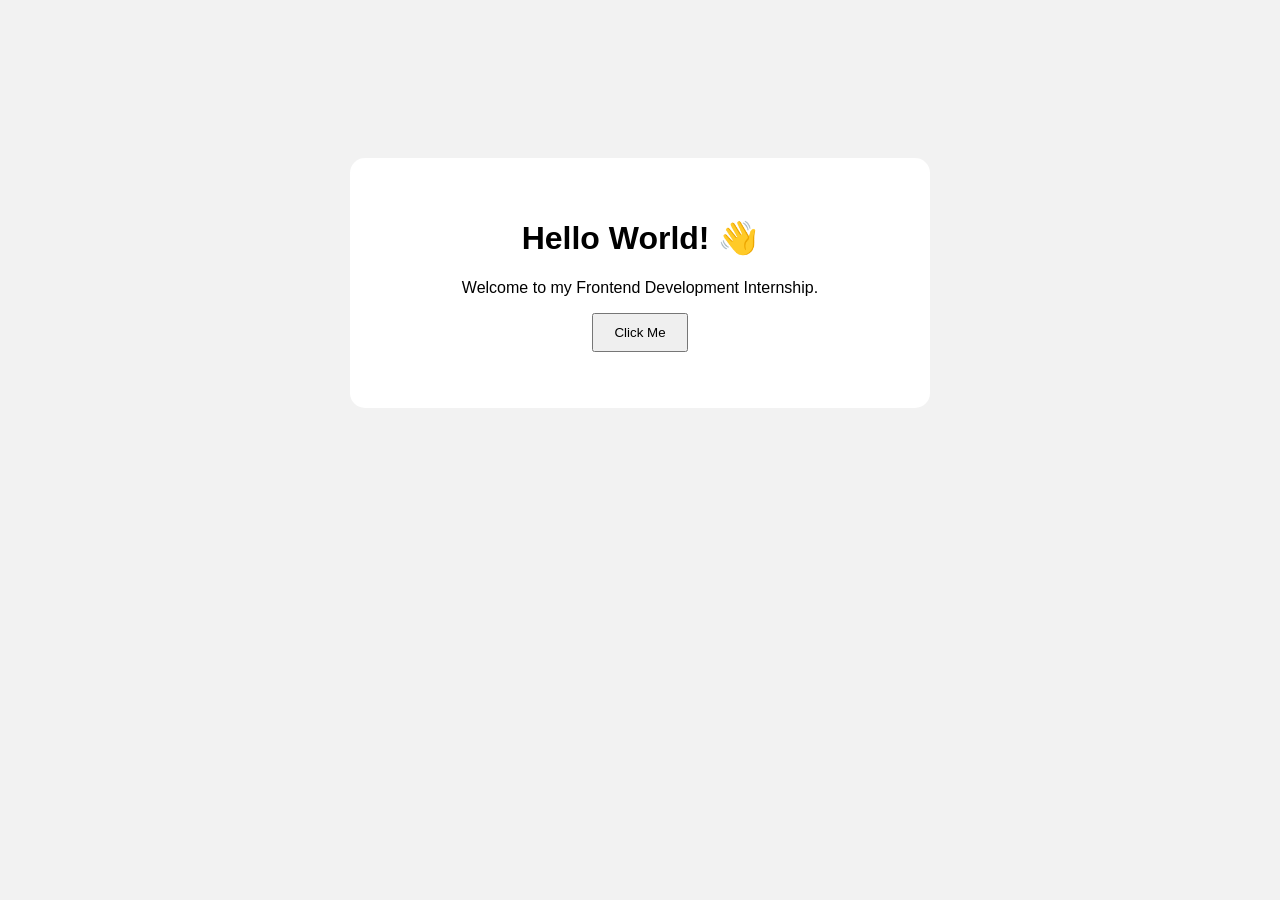
==== index.html @ bd7973ae "Add files via upload" ====
<!DOCTYPE html>
<html>
<head>
    <title>Hello World Project</title>
    <link rel="stylesheet" href="style.css">
</head>
<body>

    <div class="container">
        <h1>Hello World! 👋</h1>
        <p>Welcome to my Frontend Development Internship.</p>
        <button onclick="showMessage()">Click Me</button>
        <p id="message"></p>
    </div>

    <script src="script.js"></script>
</body>
</html>
---- style.css ----
body {
    font-family: Arial, sans-serif;
    background: #f2f2f2;
    text-align: center;
    padding-top: 150px;
}

.container {
    background: white;
    width: 500px;
    margin: auto;
    padding: 40px;
    border-radius: 15px;
}

button {
    padding: 10px 20px;
    cursor: pointer;
}
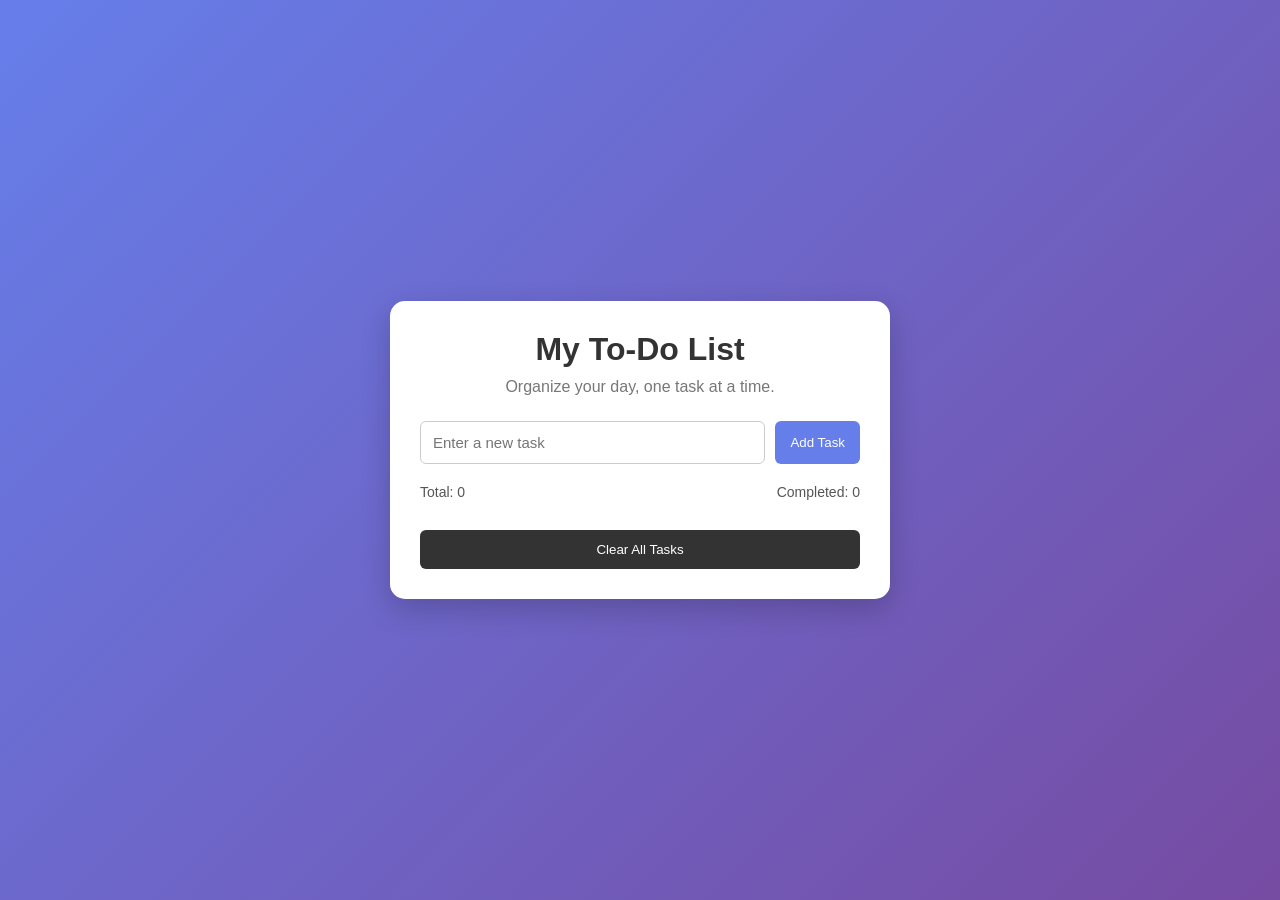
==== commit 98e07042: "Add Practical Implementation Project" ====
--- a/index.html
+++ b/index.html
@@ -1,18 +1,33 @@
+
 <!DOCTYPE html>
-<html>
+<html lang="en">
 <head>
-    <title>Hello World Project</title>
+    <meta charset="UTF-8">
+    <meta name="viewport" content="width=device-width, initial-scale=1.0">
+    <title>My To-Do List</title>
     <link rel="stylesheet" href="style.css">
 </head>
 <body>
 
     <div class="container">
-        <h1>Hello World! 👋</h1>
-        <p>Welcome to my Frontend Development Internship.</p>
-        <button onclick="showMessage()">Click Me</button>
-        <p id="message"></p>
+        <h1>My To-Do List</h1>
+        <p>Organize your day, one task at a time.</p>
+
+        <div class="task-input">
+            <input type="text" id="taskInput" placeholder="Enter a new task">
+            <button id="addBtn">Add Task</button>
+        </div>
+
+        <div class="task-summary">
+            <span id="totalTasks">Total: 0</span>
+            <span id="completedTasks">Completed: 0</span>
+        </div>
+
+        <ul id="taskList"></ul>
+
+        <button id="clearBtn" class="clear-btn">Clear All Tasks</button>
     </div>
 
     <script src="script.js"></script>
 </body>
-</html>+</html>
--- a/style.css
+++ b/style.css
@@ -1,20 +1,121 @@
+
+* {
+    margin: 0;
+    padding: 0;
+    box-sizing: border-box;
+}
 
 body {
     font-family: Arial, sans-serif;
-    background: #f2f2f2;
-    text-align: center;
-    padding-top: 150px;
+    background: linear-gradient(135deg, #667eea, #764ba2);
+    min-height: 100vh;
+    display: flex;
+    justify-content: center;
+    align-items: center;
+    padding: 20px;
 }
 
 .container {
     background: white;
-    width: 500px;
-    margin: auto;
-    padding: 40px;
+    width: 100%;
+    max-width: 500px;
+    padding: 30px;
     border-radius: 15px;
+    box-shadow: 0 10px 30px rgba(0, 0, 0, 0.2);
+}
+
+h1 {
+    text-align: center;
+    color: #333;
+    margin-bottom: 10px;
+}
+
+p {
+    text-align: center;
+    color: #777;
+    margin-bottom: 25px;
+}
+
+.task-input {
+    display: flex;
+    gap: 10px;
+}
+
+input {
+    flex: 1;
+    min-width: 0;
+    padding: 12px;
+    border: 1px solid #ccc;
+    border-radius: 6px;
+    font-size: 15px;
 }
 
 button {
-    padding: 10px 20px;
+    padding: 12px 15px;
+    background: #667eea;
+    color: white;
+    border: none;
+    border-radius: 6px;
     cursor: pointer;
-}+}
+
+button:hover {
+    opacity: 0.85;
+}
+
+.task-summary {
+    display: flex;
+    justify-content: space-between;
+    margin: 20px 0;
+    color: #555;
+    font-size: 14px;
+}
+
+#taskList {
+    list-style: none;
+}
+
+#taskList li {
+    display: flex;
+    align-items: center;
+    gap: 10px;
+    padding: 12px;
+    margin-bottom: 10px;
+    background: #f4f5f9;
+    border-radius: 6px;
+    overflow-wrap: anywhere;
+}
+
+#taskList li span {
+    flex: 1;
+}
+
+#taskList li.completed span {
+    text-decoration: line-through;
+    color: #888;
+}
+
+.delete-btn {
+    background: #e74c3c;
+    padding: 8px 10px;
+}
+
+.clear-btn {
+    width: 100%;
+    margin-top: 10px;
+    background: #333;
+}
+
+@media (max-width: 400px) {
+    .container {
+        padding: 20px;
+    }
+
+    .task-input {
+        flex-wrap: wrap;
+    }
+
+    .task-input input {
+        flex-basis: 100%;
+    }
+}
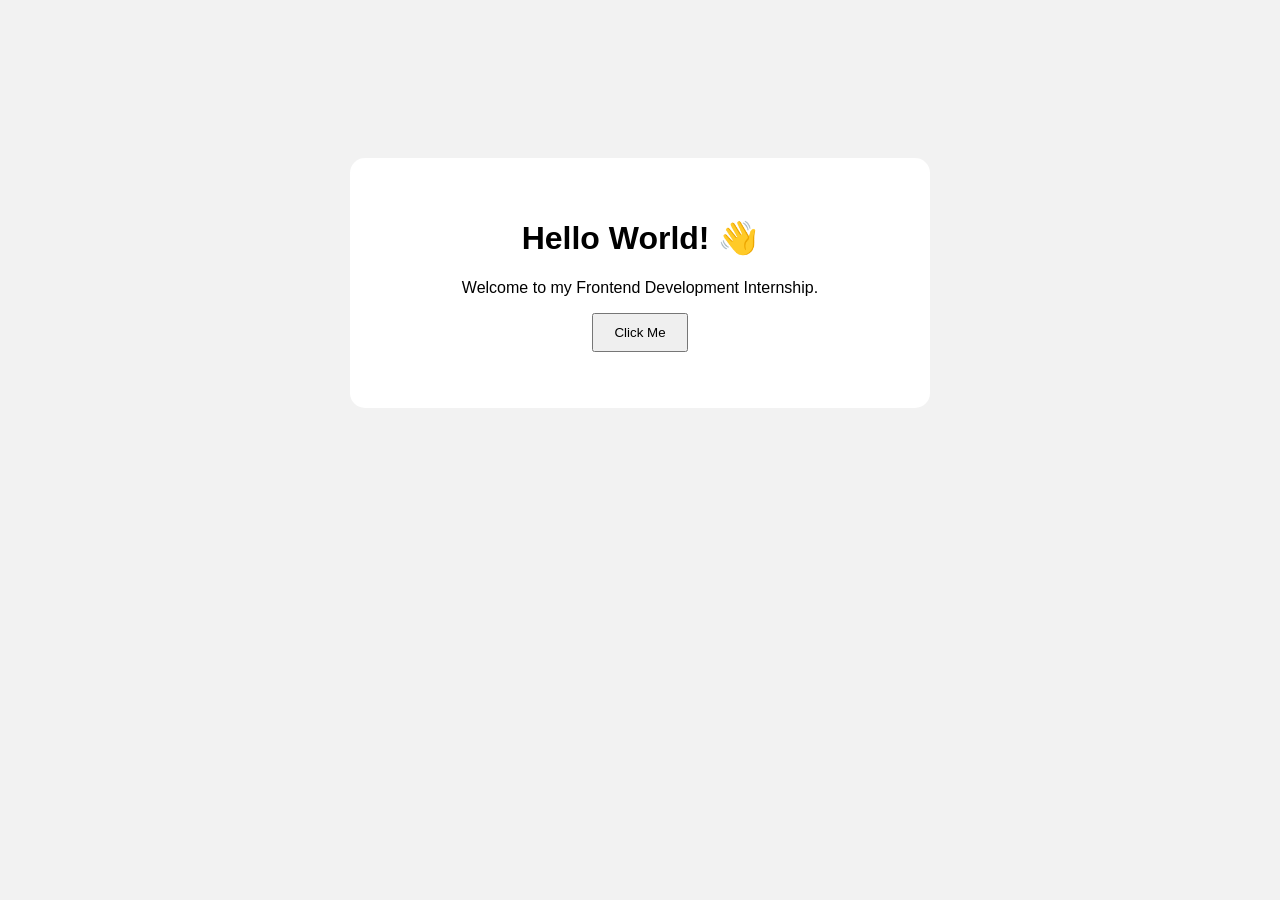
==== commit a5471e3d: "Add Practical Implementation Project" ====
--- a/index.html
+++ b/index.html
@@ -1,33 +1,18 @@
-
 <!DOCTYPE html>
-<html lang="en">
+<html>
 <head>
-    <meta charset="UTF-8">
-    <meta name="viewport" content="width=device-width, initial-scale=1.0">
-    <title>My To-Do List</title>
+    <title>Hello World Project</title>
     <link rel="stylesheet" href="style.css">
 </head>
 <body>
 
     <div class="container">
-        <h1>My To-Do List</h1>
-        <p>Organize your day, one task at a time.</p>
-
-        <div class="task-input">
-            <input type="text" id="taskInput" placeholder="Enter a new task">
-            <button id="addBtn">Add Task</button>
-        </div>
-
-        <div class="task-summary">
-            <span id="totalTasks">Total: 0</span>
-            <span id="completedTasks">Completed: 0</span>
-        </div>
-
-        <ul id="taskList"></ul>
-
-        <button id="clearBtn" class="clear-btn">Clear All Tasks</button>
+        <h1>Hello World! 👋</h1>
+        <p>Welcome to my Frontend Development Internship.</p>
+        <button onclick="showMessage()">Click Me</button>
+        <p id="message"></p>
     </div>
 
     <script src="script.js"></script>
 </body>
-</html>
+</html>
--- a/style.css
+++ b/style.css
@@ -1,121 +1,20 @@
-
-* {
-    margin: 0;
-    padding: 0;
-    box-sizing: border-box;
-}
 
 body {
     font-family: Arial, sans-serif;
-    background: linear-gradient(135deg, #667eea, #764ba2);
-    min-height: 100vh;
-    display: flex;
-    justify-content: center;
-    align-items: center;
-    padding: 20px;
+    background: #f2f2f2;
+    text-align: center;
+    padding-top: 150px;
 }
 
 .container {
     background: white;
-    width: 100%;
-    max-width: 500px;
-    padding: 30px;
+    width: 500px;
+    margin: auto;
+    padding: 40px;
     border-radius: 15px;
-    box-shadow: 0 10px 30px rgba(0, 0, 0, 0.2);
-}
-
-h1 {
-    text-align: center;
-    color: #333;
-    margin-bottom: 10px;
-}
-
-p {
-    text-align: center;
-    color: #777;
-    margin-bottom: 25px;
-}
-
-.task-input {
-    display: flex;
-    gap: 10px;
-}
-
-input {
-    flex: 1;
-    min-width: 0;
-    padding: 12px;
-    border: 1px solid #ccc;
-    border-radius: 6px;
-    font-size: 15px;
 }
 
 button {
-    padding: 12px 15px;
-    background: #667eea;
-    color: white;
-    border: none;
-    border-radius: 6px;
+    padding: 10px 20px;
     cursor: pointer;
-}
-
-button:hover {
-    opacity: 0.85;
-}
-
-.task-summary {
-    display: flex;
-    justify-content: space-between;
-    margin: 20px 0;
-    color: #555;
-    font-size: 14px;
-}
-
-#taskList {
-    list-style: none;
-}
-
-#taskList li {
-    display: flex;
-    align-items: center;
-    gap: 10px;
-    padding: 12px;
-    margin-bottom: 10px;
-    background: #f4f5f9;
-    border-radius: 6px;
-    overflow-wrap: anywhere;
-}
-
-#taskList li span {
-    flex: 1;
-}
-
-#taskList li.completed span {
-    text-decoration: line-through;
-    color: #888;
-}
-
-.delete-btn {
-    background: #e74c3c;
-    padding: 8px 10px;
-}
-
-.clear-btn {
-    width: 100%;
-    margin-top: 10px;
-    background: #333;
-}
-
-@media (max-width: 400px) {
-    .container {
-        padding: 20px;
-    }
-
-    .task-input {
-        flex-wrap: wrap;
-    }
-
-    .task-input input {
-        flex-basis: 100%;
-    }
-}
+}
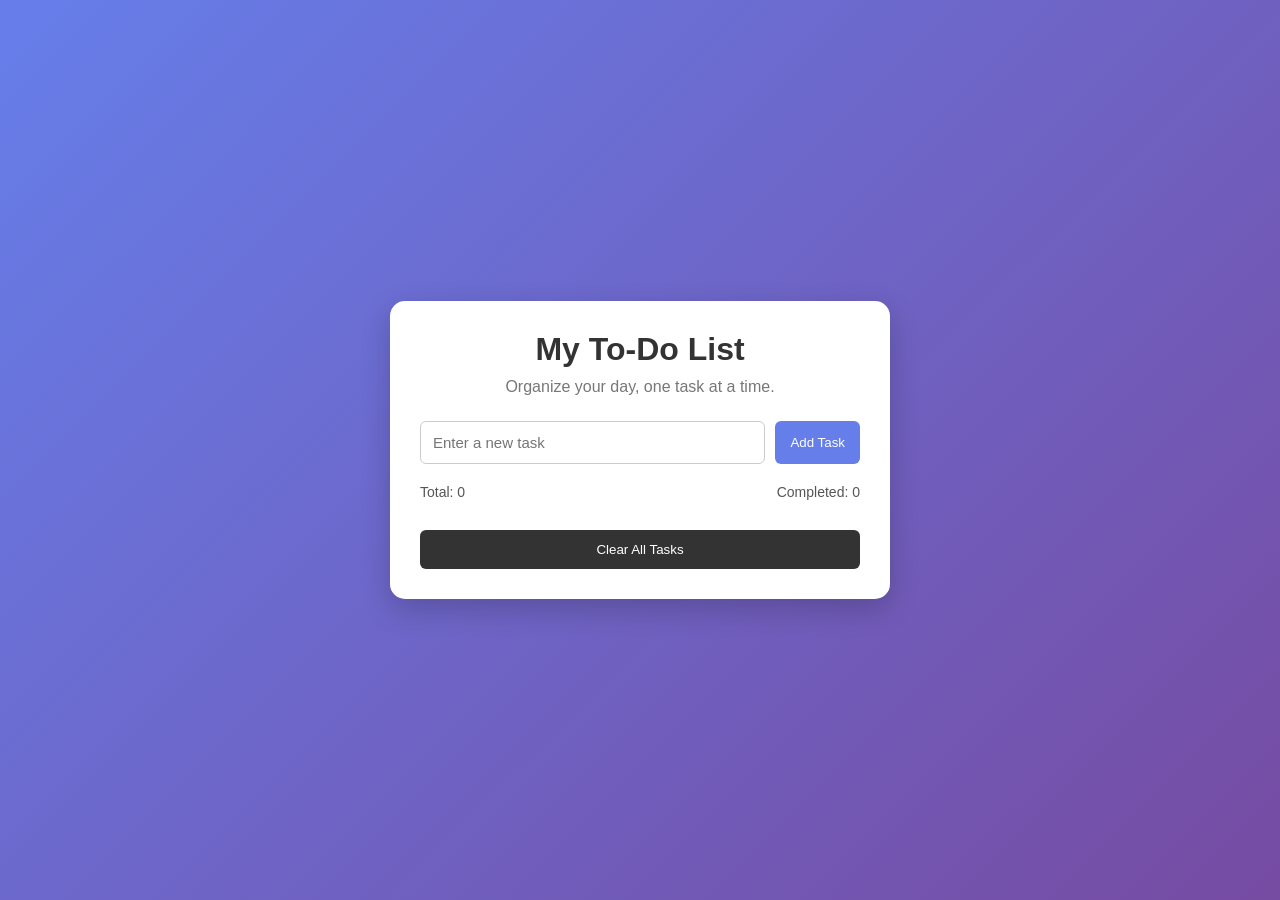
==== commit 195b3e6e: "Update homepage to To-Do List Update index.html" ====
--- a/index.html
+++ b/index.html
@@ -1,18 +1,40 @@
+
 <!DOCTYPE html>
-<html>
+<html lang="en">
 <head>
-    <title>Hello World Project</title>
-    <link rel="stylesheet" href="style.css">
+    <meta charset="UTF-8">
+    <meta name="viewport" content="width=device-width, initial-scale=1.0">
+    <title>My To-Do List</title>
+
+    <link rel="stylesheet" href="./03-Practical-Implementation-Project/style.css">
 </head>
 <body>
 
     <div class="container">
-        <h1>Hello World! 👋</h1>
-        <p>Welcome to my Frontend Development Internship.</p>
-        <button onclick="showMessage()">Click Me</button>
-        <p id="message"></p>
+        <h1>My To-Do List</h1>
+        <p>Organize your day, one task at a time.</p>
+
+        <div class="task-input">
+            <input
+                type="text"
+                id="taskInput"
+                placeholder="Enter a new task"
+            >
+            <button id="addBtn">Add Task</button>
+        </div>
+
+        <div class="task-summary">
+            <span id="totalTasks">Total: 0</span>
+            <span id="completedTasks">Completed: 0</span>
+        </div>
+
+        <ul id="taskList"></ul>
+
+        <button id="clearBtn" class="clear-btn">
+            Clear All Tasks
+        </button>
     </div>
 
-    <script src="script.js"></script>
+    <script src="./03-Practical-Implementation-Project/script.js"></script>
 </body>
-</html>+</html>
--- a/03-Practical-Implementation-Project/style.css
+++ b/03-Practical-Implementation-Project/style.css
@@ -0,0 +1,121 @@
+
+* {
+    margin: 0;
+    padding: 0;
+    box-sizing: border-box;
+}
+
+body {
+    font-family: Arial, sans-serif;
+    background: linear-gradient(135deg, #667eea, #764ba2);
+    min-height: 100vh;
+    display: flex;
+    justify-content: center;
+    align-items: center;
+    padding: 20px;
+}
+
+.container {
+    background: white;
+    width: 100%;
+    max-width: 500px;
+    padding: 30px;
+    border-radius: 15px;
+    box-shadow: 0 10px 30px rgba(0, 0, 0, 0.2);
+}
+
+h1 {
+    text-align: center;
+    color: #333;
+    margin-bottom: 10px;
+}
+
+p {
+    text-align: center;
+    color: #777;
+    margin-bottom: 25px;
+}
+
+.task-input {
+    display: flex;
+    gap: 10px;
+}
+
+input {
+    flex: 1;
+    min-width: 0;
+    padding: 12px;
+    border: 1px solid #ccc;
+    border-radius: 6px;
+    font-size: 15px;
+}
+
+button {
+    padding: 12px 15px;
+    background: #667eea;
+    color: white;
+    border: none;
+    border-radius: 6px;
+    cursor: pointer;
+}
+
+button:hover {
+    opacity: 0.85;
+}
+
+.task-summary {
+    display: flex;
+    justify-content: space-between;
+    margin: 20px 0;
+    color: #555;
+    font-size: 14px;
+}
+
+#taskList {
+    list-style: none;
+}
+
+#taskList li {
+    display: flex;
+    align-items: center;
+    gap: 10px;
+    padding: 12px;
+    margin-bottom: 10px;
+    background: #f4f5f9;
+    border-radius: 6px;
+    overflow-wrap: anywhere;
+}
+
+#taskList li span {
+    flex: 1;
+}
+
+#taskList li.completed span {
+    text-decoration: line-through;
+    color: #888;
+}
+
+.delete-btn {
+    background: #e74c3c;
+    padding: 8px 10px;
+}
+
+.clear-btn {
+    width: 100%;
+    margin-top: 10px;
+    background: #333;
+}
+
+@media (max-width: 400px) {
+    .container {
+        padding: 20px;
+    }
+
+    .task-input {
+        flex-wrap: wrap;
+    }
+
+    .task-input input {
+        flex-basis: 100%;
+    }
+}
